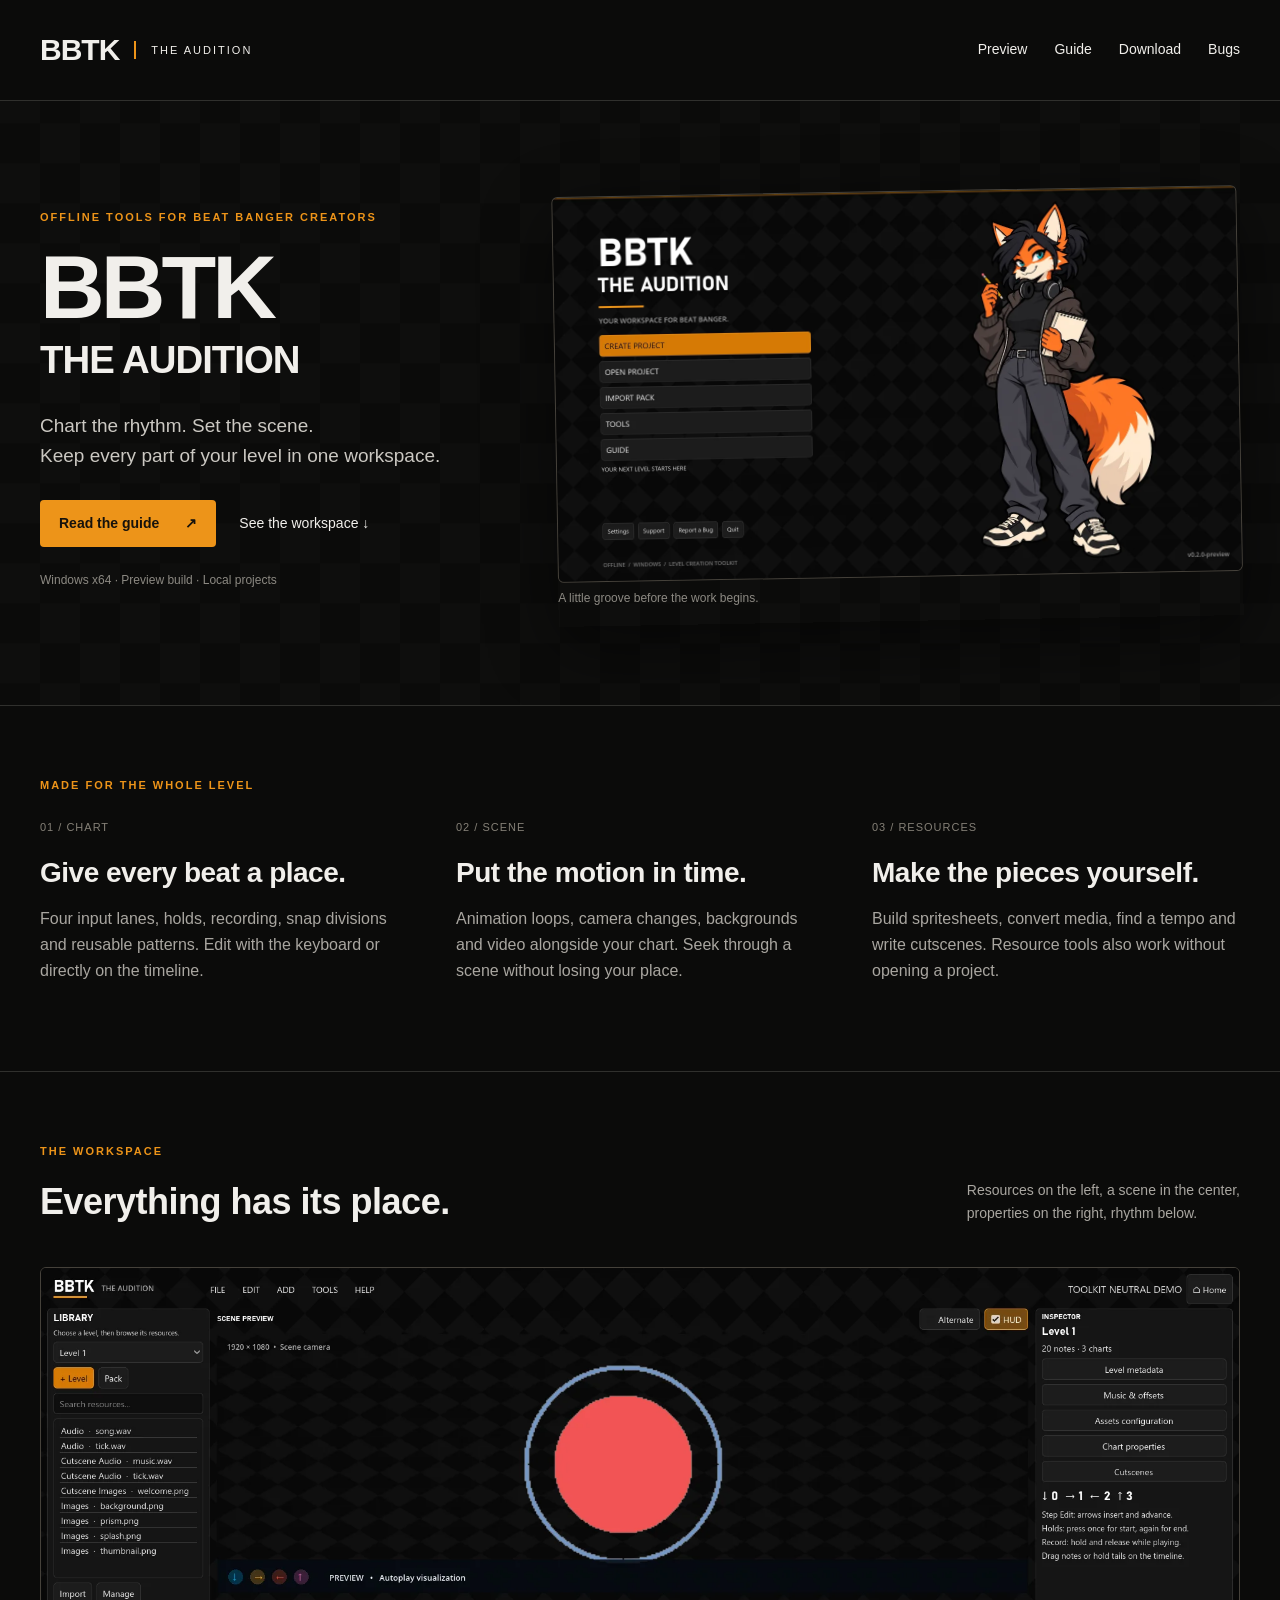
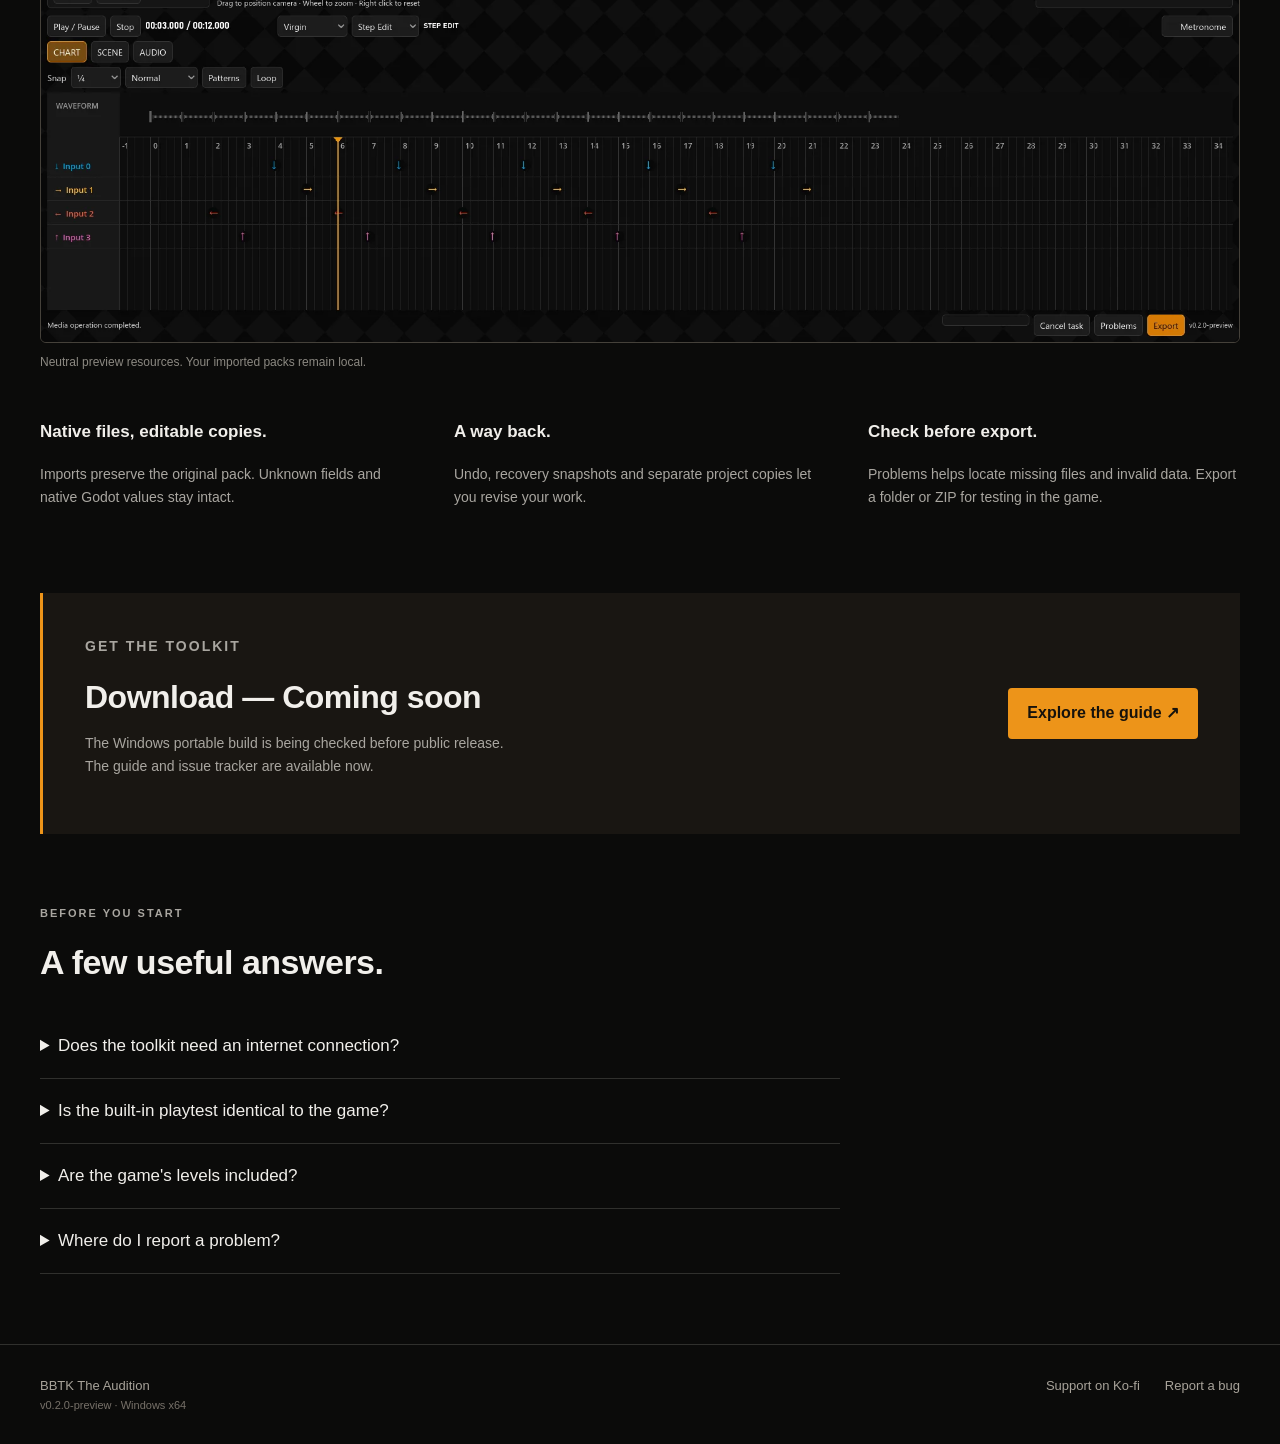
==== index.html @ 2be160ae "Publish toolkit website, guide and issue templates" ====
<!doctype html><html lang="en"><head><meta charset="utf-8"><meta name="viewport" content="width=device-width, initial-scale=1"><meta name="description" content="BBTK The Audition: offline tools for building Beat Banger mods, charts, animation and cutscenes."><title>Create your next level · BBTK The Audition</title><link rel="stylesheet" href="./assets/style.css"></head><body><a class="skip" href="#main">Skip to content</a><header><a class="wordmark" href="./"><strong>BBTK</strong><span>THE AUDITION</span></a><nav aria-label="Main"><a href="./#preview">Preview</a><a href="./guide/">Guide</a><a href="./#download">Download</a><a href="https://github.com/JustyPixels/BBTK-TheAudition/issues">Bugs</a></nav></header><main id="main"><section class="hero"><div><p class="eyebrow">OFFLINE TOOLS FOR BEAT BANGER CREATORS</p><h1>BBTK<span>THE AUDITION</span></h1><p class="lead">Chart the rhythm. Set the scene.<br>Keep every part of your level in one workspace.</p><div class="actions"><a class="primary" href="guide/">Read the guide <span aria-hidden="true">↗</span></a><a href="#preview">See the workspace ↓</a></div><p class="caption">Windows x64 · Preview build · Local projects</p></div><figure class="hero-preview"><img src="assets/menu.webp" width="1366" height="768" alt="BBTK welcome screen with its fox mascot, project actions, independent tools and guide"><figcaption>A little groove before the work begins.</figcaption></figure></section>
<section class="overview"><p class="eyebrow">MADE FOR THE WHOLE LEVEL</p><div class="feature-grid"><article><span>01 / CHART</span><h2>Give every beat a place.</h2><p>Four input lanes, holds, recording, snap divisions and reusable patterns. Edit with the keyboard or directly on the timeline.</p></article><article><span>02 / SCENE</span><h2>Put the motion in time.</h2><p>Animation loops, camera changes, backgrounds and video alongside your chart. Seek through a scene without losing your place.</p></article><article><span>03 / RESOURCES</span><h2>Make the pieces yourself.</h2><p>Build spritesheets, convert media, find a tempo and write cutscenes. Resource tools also work without opening a project.</p></article></div></section>
<section id="preview" class="workspace"><div class="section-heading"><div><p class="eyebrow">THE WORKSPACE</p><h2>Everything has its place.</h2></div><p>Resources on the left, a scene in the center,<br>properties on the right, rhythm below.</p></div><figure><img loading="lazy" src="assets/editor.webp" width="1600" height="950" alt="Neutral level open in the BBTK editor, showing resource library, preview, inspector and chart timeline"><figcaption>Neutral preview resources. Your imported packs remain local.</figcaption></figure><div class="detail-row"><div><h3>Native files, editable copies.</h3><p>Imports preserve the original pack. Unknown fields and native Godot values stay intact.</p></div><div><h3>A way back.</h3><p>Undo, recovery snapshots and separate project copies let you revise your work.</p></div><div><h3>Check before export.</h3><p>Problems helps locate missing files and invalid data. Export a folder or ZIP for testing in the game.</p></div></div></section>
<section id="download" class="download"><div><p class="eyebrow">GET THE TOOLKIT</p><h2>Download — Coming soon</h2><p>The Windows portable build is being checked before public release.<br>The guide and issue tracker are available now.</p></div><a class="primary" href="guide/">Explore the guide ↗</a></section>
<section class="faq"><p class="eyebrow">BEFORE YOU START</p><h2>A few useful answers.</h2><details><summary>Does the toolkit need an internet connection?</summary><p>Editing, resource tools and local exports work offline. The website, support and issue tracker need a connection. A local guide accompanies the portable build.</p></details><details><summary>Is the built-in playtest identical to the game?</summary><p>It is experimental. The initial compatibility profile targets Steam build 25730471; use the actual game for final acceptance.</p></details><details><summary>Are the game's levels included?</summary><p>No. Game packs, their artwork and audio are local test references and are not distributed with the toolkit.</p></details><details><summary>Where do I report a problem?</summary><p><a href="https://github.com/JustyPixels/BBTK-TheAudition/issues/new/choose">Open an issue</a> with your version, reproduction steps and expected result. Avoid uploading private or copyrighted media.</p></details></section></main><footer><span>BBTK The Audition <small>v0.2.0-preview · Windows x64</small></span><div><a href="https://ko-fi.com/justypixels">Support on Ko-fi</a><a href="https://github.com/JustyPixels/BBTK-TheAudition/issues">Report a bug</a></div></footer></body></html>
---- assets/style.css ----
:root{color-scheme:dark;--ink:#f1efeb;--muted:#a9a6a0;--orange:#ed9419;--line:#30302d;--panel:#151514}*{box-sizing:border-box}html{scroll-behavior:smooth;scroll-padding-top:90px}body{margin:0;background:#0b0b0a;color:var(--ink);font:16px/1.65 "Segoe UI",Arial,sans-serif}a{color:inherit;text-decoration:none}a:hover{color:var(--orange)}a:focus-visible,summary:focus-visible{outline:2px solid var(--orange);outline-offset:5px}header,footer,main{max-width:1320px;margin:auto}header{padding:25px 40px;display:flex;align-items:center;justify-content:space-between;border-bottom:1px solid var(--line)}.wordmark{display:flex;align-items:center;gap:15px}.wordmark strong{font-size:30px;font-weight:900;letter-spacing:-1px}.wordmark span{font-size:11px;letter-spacing:2px;border-left:2px solid var(--orange);padding-left:15px}nav{display:flex;gap:27px;font-size:14px}.skip{position:fixed;top:-60px;left:15px;background:var(--orange);color:#111;padding:8px 16px;z-index:10}.skip:focus{top:10px}.hero{position:relative;padding:90px 40px 85px;display:grid;grid-template-columns:.85fr 1.25fr;gap:50px;align-items:center;overflow:hidden}.hero:before{content:"";position:absolute;inset:-80px;background:repeating-conic-gradient(#111110 0 25%,transparent 0 50%) 0/80px 80px;z-index:-1;opacity:.55;animation:drift 12s linear infinite}.eyebrow{font-size:11px;letter-spacing:2px;font-weight:700;color:var(--orange);margin:0 0 19px}h1{font-size:clamp(64px,7vw,104px);line-height:.95;letter-spacing:-4px;margin:0 0 32px;font-weight:900}h1 span{display:block;font-size:clamp(29px,3vw,44px);letter-spacing:-1px;margin-top:12px;white-space:nowrap}.lead{color:#cbc8c2;font-size:19px;line-height:1.6}.actions{display:flex;align-items:center;gap:23px;margin-top:28px;font-size:14px}.primary{display:inline-flex;justify-content:space-between;gap:26px;background:var(--orange);color:#16120c;font-weight:700;padding:12px 19px;border-radius:4px}.primary:hover{background:#ffb33d;color:#14110c}.caption,figcaption{font-size:12px;color:#8c8982}.caption{margin-top:24px}figure{margin:0}figure img{display:block;width:100%;height:auto;border:1px solid #45413a;border-radius:6px;background:#131311}.hero-preview{transform:rotate(-1deg);box-shadow:0 20px 70px #0007}.hero-preview figcaption{padding:12px 0;transform:rotate(1deg)}.overview,.workspace,.faq{padding:70px 40px;border-top:1px solid var(--line)}.feature-grid{display:grid;grid-template-columns:repeat(3,1fr);gap:48px}.feature-grid article>span{font-size:11px;color:#858077;letter-spacing:1px}h2{font-size:28px;line-height:1.25;letter-spacing:-.5px;margin:15px 0}article p,.detail-row p,.section-heading>p,.download p,.faq p{color:var(--muted)}.section-heading{display:flex;justify-content:space-between;align-items:end;margin-bottom:28px}.section-heading h2{font-size:36px}.section-heading>p{font-size:14px}.workspace figcaption{padding-top:10px}.detail-row{display:grid;grid-template-columns:repeat(3,1fr);gap:42px;padding-top:28px}h3{font-size:17px}.detail-row p{font-size:14px}.download{margin:0 40px;padding:42px;background:#191612;border-left:3px solid var(--orange);display:flex;justify-content:space-between;align-items:center;gap:30px}.download h2{font-size:32px}.download p{font-size:14px}.download .primary{white-space:nowrap}.faq{border-top:0;max-width:880px}.faq h2{font-size:34px;margin-bottom:30px}details{border-bottom:1px solid var(--line);padding:18px 0}summary{cursor:pointer;font-size:17px}details p{font-size:14px}details a{text-decoration:underline}footer{border-top:1px solid var(--line);padding:30px 40px;display:flex;justify-content:space-between;font-size:13px;color:#a8a39a}footer small{display:block;color:#777169;font-size:11px}footer>div{display:flex;gap:25px}.guide-layout{padding:50px 40px;display:grid;grid-template-columns:210px 1fr;gap:65px}.guide-layout aside{align-self:start;position:sticky;top:25px}.guide-layout nav{flex-direction:column;gap:9px;font-size:13px}.guide-layout article{max-width:850px}.guide-layout h1{font-size:38px;line-height:1.2;letter-spacing:-1px;margin:0 0 30px}.guide-layout h2{margin:45px 0 15px;font-size:24px}.guide-layout p{font-size:15px;overflow-wrap:anywhere}.guide-layout pre{overflow:auto;background:#171715;border:1px solid var(--line);padding:20px;font-size:13px;white-space:pre-wrap}@keyframes drift{0%{transform:translate(-25px,-25px)}50%{transform:translate(15px,20px)}100%{transform:translate(55px,55px)}}@media(max-width:900px){header{padding:20px 25px}nav{gap:18px}.hero{grid-template-columns:1fr;padding:55px 25px;gap:25px}.hero-preview{transform:none}.feature-grid{gap:24px}.overview,.workspace,.faq{padding:45px 25px}.download{margin:0 25px;padding:27px}.section-heading>p{display:none}.guide-layout{padding:35px 25px;grid-template-columns:160px 1fr;gap:30px}}@media(max-width:600px){header{padding:16px 20px;align-items:flex-start;gap:20px}.wordmark{gap:8px}.wordmark strong{font-size:25px}.wordmark span{font-size:8px;letter-spacing:1px;padding-left:9px}header nav{gap:9px;flex-wrap:wrap;justify-content:end;font-size:12px;max-width:145px}.hero{padding:42px 20px}.actions{gap:16px;flex-wrap:wrap}.lead{font-size:17px}.feature-grid,.detail-row{grid-template-columns:1fr;gap:14px}.overview,.workspace,.faq{padding:40px 20px}.feature-grid article{padding-bottom:20px;border-bottom:1px solid var(--line)}.section-heading h2{font-size:29px}.download{margin:0 20px;display:block;padding:24px}.download h2{font-size:25px}.download .primary{margin-top:14px}footer{padding:25px 20px;gap:22px;flex-direction:column}.guide-layout{display:block;padding:30px 20px}.guide-layout aside{position:static;margin-bottom:32px;border-bottom:1px solid var(--line);padding-bottom:25px}.guide-layout nav{display:grid;grid-template-columns:1fr 1fr}.guide-layout h1{font-size:30px}}@media(prefers-reduced-motion:reduce){html{scroll-behavior:auto}.hero:before{animation:none}}
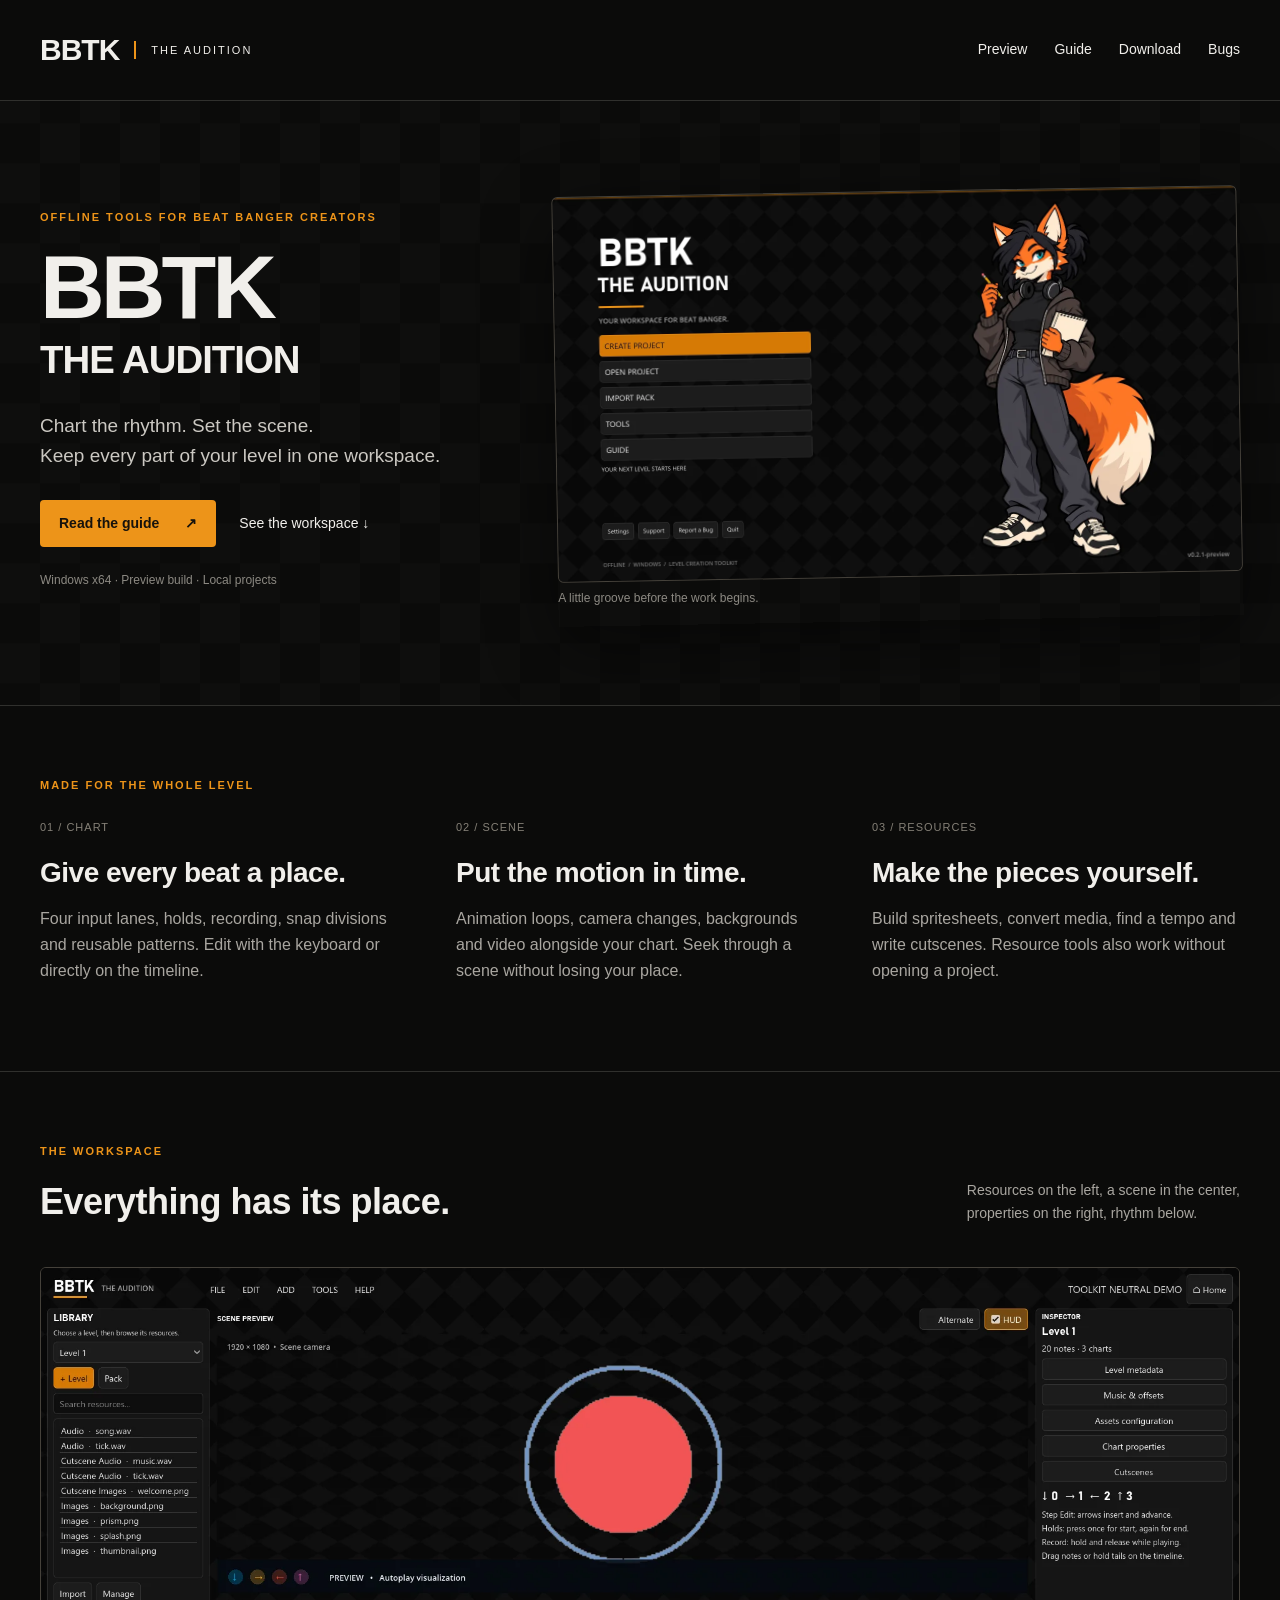
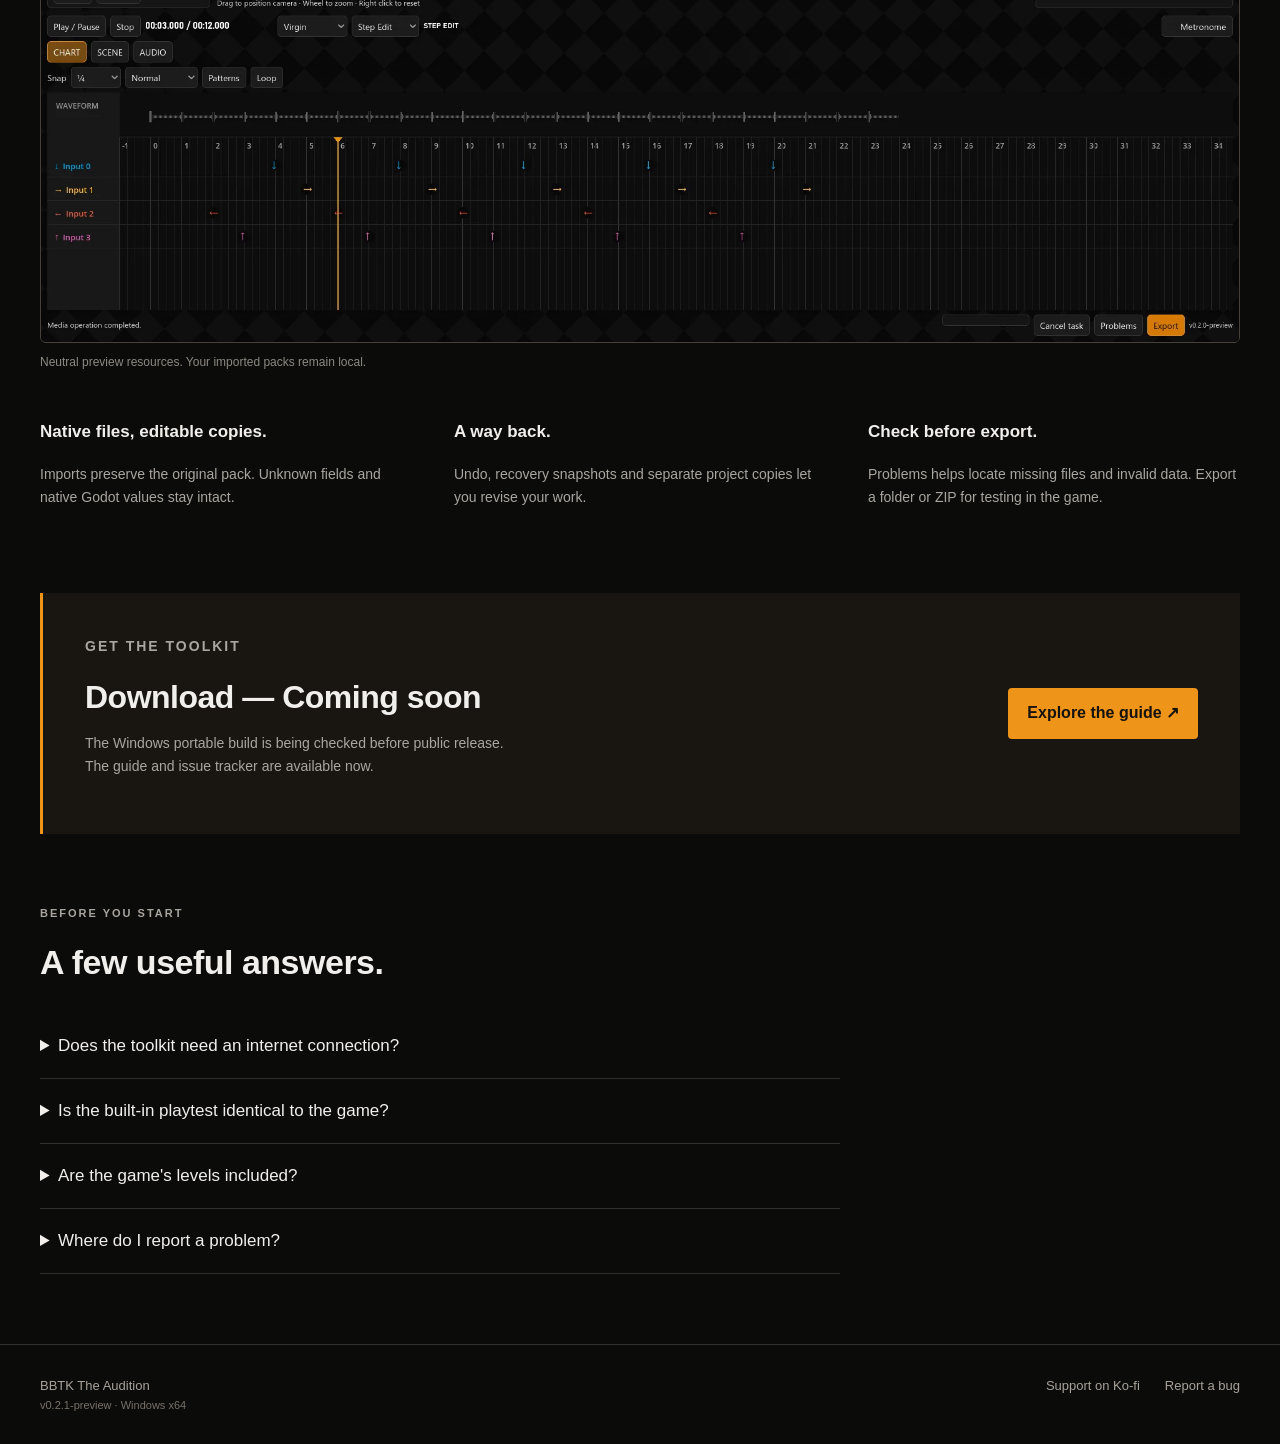
==== commit 69e408b4: "Update menu preview and guide for 0.2.1-preview" ====
--- a/index.html
+++ b/index.html
@@ -2,4 +2,4 @@
 <section class="overview"><p class="eyebrow">MADE FOR THE WHOLE LEVEL</p><div class="feature-grid"><article><span>01 / CHART</span><h2>Give every beat a place.</h2><p>Four input lanes, holds, recording, snap divisions and reusable patterns. Edit with the keyboard or directly on the timeline.</p></article><article><span>02 / SCENE</span><h2>Put the motion in time.</h2><p>Animation loops, camera changes, backgrounds and video alongside your chart. Seek through a scene without losing your place.</p></article><article><span>03 / RESOURCES</span><h2>Make the pieces yourself.</h2><p>Build spritesheets, convert media, find a tempo and write cutscenes. Resource tools also work without opening a project.</p></article></div></section>
 <section id="preview" class="workspace"><div class="section-heading"><div><p class="eyebrow">THE WORKSPACE</p><h2>Everything has its place.</h2></div><p>Resources on the left, a scene in the center,<br>properties on the right, rhythm below.</p></div><figure><img loading="lazy" src="assets/editor.webp" width="1600" height="950" alt="Neutral level open in the BBTK editor, showing resource library, preview, inspector and chart timeline"><figcaption>Neutral preview resources. Your imported packs remain local.</figcaption></figure><div class="detail-row"><div><h3>Native files, editable copies.</h3><p>Imports preserve the original pack. Unknown fields and native Godot values stay intact.</p></div><div><h3>A way back.</h3><p>Undo, recovery snapshots and separate project copies let you revise your work.</p></div><div><h3>Check before export.</h3><p>Problems helps locate missing files and invalid data. Export a folder or ZIP for testing in the game.</p></div></div></section>
 <section id="download" class="download"><div><p class="eyebrow">GET THE TOOLKIT</p><h2>Download — Coming soon</h2><p>The Windows portable build is being checked before public release.<br>The guide and issue tracker are available now.</p></div><a class="primary" href="guide/">Explore the guide ↗</a></section>
-<section class="faq"><p class="eyebrow">BEFORE YOU START</p><h2>A few useful answers.</h2><details><summary>Does the toolkit need an internet connection?</summary><p>Editing, resource tools and local exports work offline. The website, support and issue tracker need a connection. A local guide accompanies the portable build.</p></details><details><summary>Is the built-in playtest identical to the game?</summary><p>It is experimental. The initial compatibility profile targets Steam build 25730471; use the actual game for final acceptance.</p></details><details><summary>Are the game's levels included?</summary><p>No. Game packs, their artwork and audio are local test references and are not distributed with the toolkit.</p></details><details><summary>Where do I report a problem?</summary><p><a href="https://github.com/JustyPixels/BBTK-TheAudition/issues/new/choose">Open an issue</a> with your version, reproduction steps and expected result. Avoid uploading private or copyrighted media.</p></details></section></main><footer><span>BBTK The Audition <small>v0.2.0-preview · Windows x64</small></span><div><a href="https://ko-fi.com/justypixels">Support on Ko-fi</a><a href="https://github.com/JustyPixels/BBTK-TheAudition/issues">Report a bug</a></div></footer></body></html>+<section class="faq"><p class="eyebrow">BEFORE YOU START</p><h2>A few useful answers.</h2><details><summary>Does the toolkit need an internet connection?</summary><p>Editing, resource tools and local exports work offline. The website, support and issue tracker need a connection. A local guide accompanies the portable build.</p></details><details><summary>Is the built-in playtest identical to the game?</summary><p>It is experimental. The initial compatibility profile targets Steam build 25730471; use the actual game for final acceptance.</p></details><details><summary>Are the game's levels included?</summary><p>No. Game packs, their artwork and audio are local test references and are not distributed with the toolkit.</p></details><details><summary>Where do I report a problem?</summary><p><a href="https://github.com/JustyPixels/BBTK-TheAudition/issues/new/choose">Open an issue</a> with your version, reproduction steps and expected result. Avoid uploading private or copyrighted media.</p></details></section></main><footer><span>BBTK The Audition <small>v0.2.1-preview · Windows x64</small></span><div><a href="https://ko-fi.com/justypixels">Support on Ko-fi</a><a href="https://github.com/JustyPixels/BBTK-TheAudition/issues">Report a bug</a></div></footer></body></html>
--- a/assets/style.css
+++ b/assets/style.css
@@ -1 +1,2 @@
 :root{color-scheme:dark;--ink:#f1efeb;--muted:#a9a6a0;--orange:#ed9419;--line:#30302d;--panel:#151514}*{box-sizing:border-box}html{scroll-behavior:smooth;scroll-padding-top:90px}body{margin:0;background:#0b0b0a;color:var(--ink);font:16px/1.65 "Segoe UI",Arial,sans-serif}a{color:inherit;text-decoration:none}a:hover{color:var(--orange)}a:focus-visible,summary:focus-visible{outline:2px solid var(--orange);outline-offset:5px}header,footer,main{max-width:1320px;margin:auto}header{padding:25px 40px;display:flex;align-items:center;justify-content:space-between;border-bottom:1px solid var(--line)}.wordmark{display:flex;align-items:center;gap:15px}.wordmark strong{font-size:30px;font-weight:900;letter-spacing:-1px}.wordmark span{font-size:11px;letter-spacing:2px;border-left:2px solid var(--orange);padding-left:15px}nav{display:flex;gap:27px;font-size:14px}.skip{position:fixed;top:-60px;left:15px;background:var(--orange);color:#111;padding:8px 16px;z-index:10}.skip:focus{top:10px}.hero{position:relative;padding:90px 40px 85px;display:grid;grid-template-columns:.85fr 1.25fr;gap:50px;align-items:center;overflow:hidden}.hero:before{content:"";position:absolute;inset:-80px;background:repeating-conic-gradient(#111110 0 25%,transparent 0 50%) 0/80px 80px;z-index:-1;opacity:.55;animation:drift 12s linear infinite}.eyebrow{font-size:11px;letter-spacing:2px;font-weight:700;color:var(--orange);margin:0 0 19px}h1{font-size:clamp(64px,7vw,104px);line-height:.95;letter-spacing:-4px;margin:0 0 32px;font-weight:900}h1 span{display:block;font-size:clamp(29px,3vw,44px);letter-spacing:-1px;margin-top:12px;white-space:nowrap}.lead{color:#cbc8c2;font-size:19px;line-height:1.6}.actions{display:flex;align-items:center;gap:23px;margin-top:28px;font-size:14px}.primary{display:inline-flex;justify-content:space-between;gap:26px;background:var(--orange);color:#16120c;font-weight:700;padding:12px 19px;border-radius:4px}.primary:hover{background:#ffb33d;color:#14110c}.caption,figcaption{font-size:12px;color:#8c8982}.caption{margin-top:24px}figure{margin:0}figure img{display:block;width:100%;height:auto;border:1px solid #45413a;border-radius:6px;background:#131311}.hero-preview{transform:rotate(-1deg);box-shadow:0 20px 70px #0007}.hero-preview figcaption{padding:12px 0;transform:rotate(1deg)}.overview,.workspace,.faq{padding:70px 40px;border-top:1px solid var(--line)}.feature-grid{display:grid;grid-template-columns:repeat(3,1fr);gap:48px}.feature-grid article>span{font-size:11px;color:#858077;letter-spacing:1px}h2{font-size:28px;line-height:1.25;letter-spacing:-.5px;margin:15px 0}article p,.detail-row p,.section-heading>p,.download p,.faq p{color:var(--muted)}.section-heading{display:flex;justify-content:space-between;align-items:end;margin-bottom:28px}.section-heading h2{font-size:36px}.section-heading>p{font-size:14px}.workspace figcaption{padding-top:10px}.detail-row{display:grid;grid-template-columns:repeat(3,1fr);gap:42px;padding-top:28px}h3{font-size:17px}.detail-row p{font-size:14px}.download{margin:0 40px;padding:42px;background:#191612;border-left:3px solid var(--orange);display:flex;justify-content:space-between;align-items:center;gap:30px}.download h2{font-size:32px}.download p{font-size:14px}.download .primary{white-space:nowrap}.faq{border-top:0;max-width:880px}.faq h2{font-size:34px;margin-bottom:30px}details{border-bottom:1px solid var(--line);padding:18px 0}summary{cursor:pointer;font-size:17px}details p{font-size:14px}details a{text-decoration:underline}footer{border-top:1px solid var(--line);padding:30px 40px;display:flex;justify-content:space-between;font-size:13px;color:#a8a39a}footer small{display:block;color:#777169;font-size:11px}footer>div{display:flex;gap:25px}.guide-layout{padding:50px 40px;display:grid;grid-template-columns:210px 1fr;gap:65px}.guide-layout aside{align-self:start;position:sticky;top:25px}.guide-layout nav{flex-direction:column;gap:9px;font-size:13px}.guide-layout article{max-width:850px}.guide-layout h1{font-size:38px;line-height:1.2;letter-spacing:-1px;margin:0 0 30px}.guide-layout h2{margin:45px 0 15px;font-size:24px}.guide-layout p{font-size:15px;overflow-wrap:anywhere}.guide-layout pre{overflow:auto;background:#171715;border:1px solid var(--line);padding:20px;font-size:13px;white-space:pre-wrap}@keyframes drift{0%{transform:translate(-25px,-25px)}50%{transform:translate(15px,20px)}100%{transform:translate(55px,55px)}}@media(max-width:900px){header{padding:20px 25px}nav{gap:18px}.hero{grid-template-columns:1fr;padding:55px 25px;gap:25px}.hero-preview{transform:none}.feature-grid{gap:24px}.overview,.workspace,.faq{padding:45px 25px}.download{margin:0 25px;padding:27px}.section-heading>p{display:none}.guide-layout{padding:35px 25px;grid-template-columns:160px 1fr;gap:30px}}@media(max-width:600px){header{padding:16px 20px;align-items:flex-start;gap:20px}.wordmark{gap:8px}.wordmark strong{font-size:25px}.wordmark span{font-size:8px;letter-spacing:1px;padding-left:9px}header nav{gap:9px;flex-wrap:wrap;justify-content:end;font-size:12px;max-width:145px}.hero{padding:42px 20px}.actions{gap:16px;flex-wrap:wrap}.lead{font-size:17px}.feature-grid,.detail-row{grid-template-columns:1fr;gap:14px}.overview,.workspace,.faq{padding:40px 20px}.feature-grid article{padding-bottom:20px;border-bottom:1px solid var(--line)}.section-heading h2{font-size:29px}.download{margin:0 20px;display:block;padding:24px}.download h2{font-size:25px}.download .primary{margin-top:14px}footer{padding:25px 20px;gap:22px;flex-direction:column}.guide-layout{display:block;padding:30px 20px}.guide-layout aside{position:static;margin-bottom:32px;border-bottom:1px solid var(--line);padding-bottom:25px}.guide-layout nav{display:grid;grid-template-columns:1fr 1fr}.guide-layout h1{font-size:30px}}@media(prefers-reduced-motion:reduce){html{scroll-behavior:auto}.hero:before{animation:none}}
+.table-scroll{overflow-x:auto}table{border-collapse:collapse;width:100%;margin:1rem 0}td{padding:.65rem;border-bottom:1px solid #333}tr:first-child{font-weight:700}code{background:#202020;padding:.15rem .3rem;border-radius:3px}pre{overflow-x:auto;padding:1rem;background:#141414}li{margin:.4rem 0}
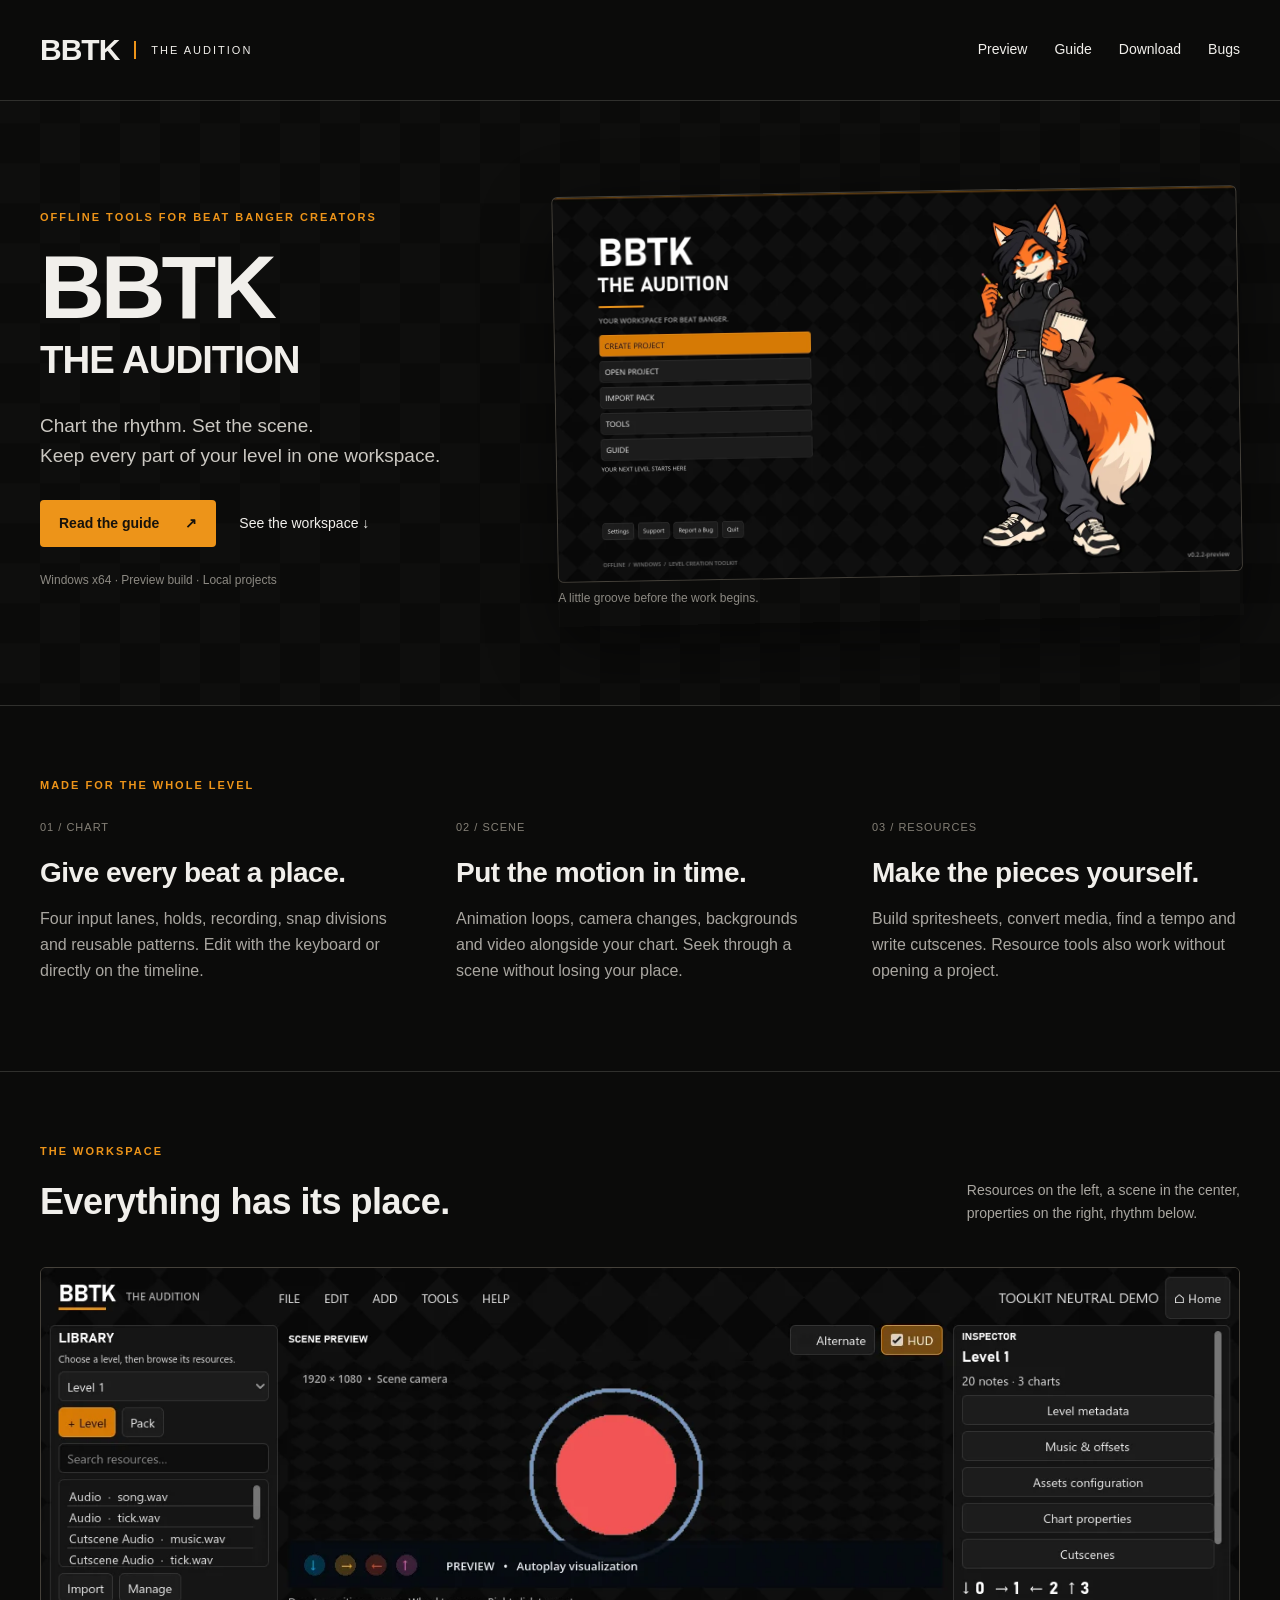
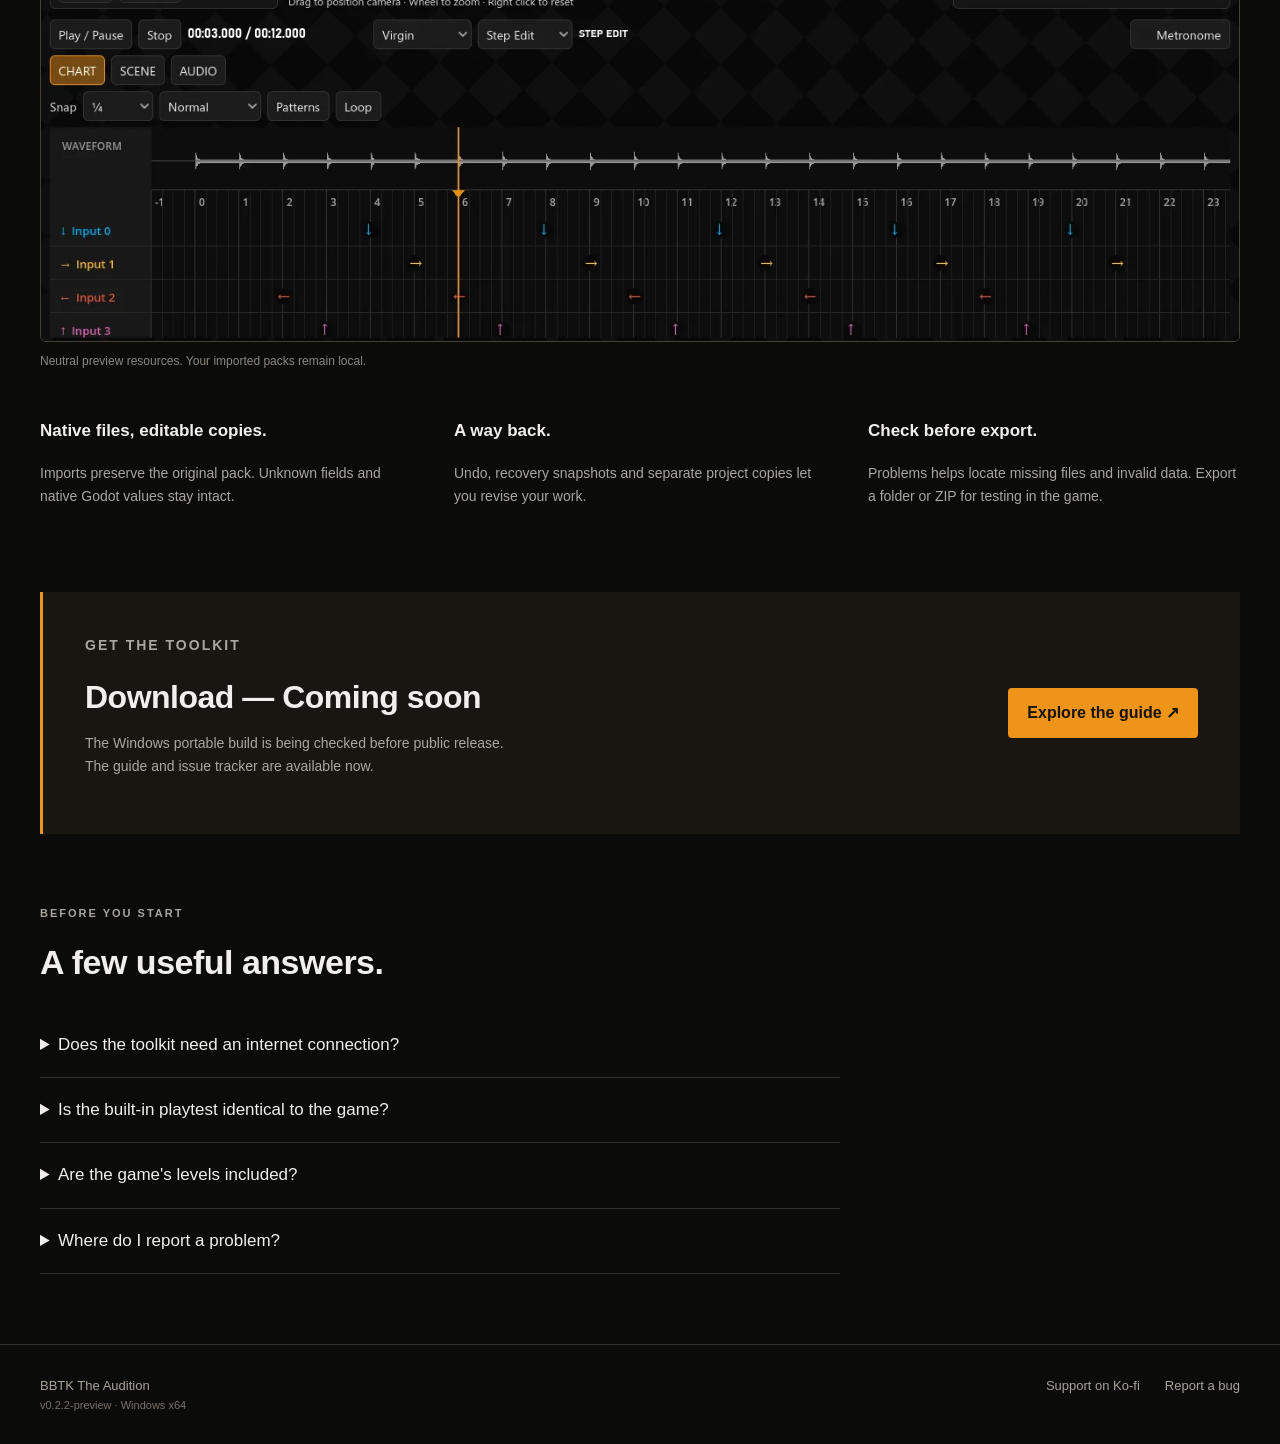
==== commit d248c79b: "Update preview and guide for 0.2.2 editor media fixes" ====
--- a/index.html
+++ b/index.html
@@ -2,4 +2,4 @@
 <section class="overview"><p class="eyebrow">MADE FOR THE WHOLE LEVEL</p><div class="feature-grid"><article><span>01 / CHART</span><h2>Give every beat a place.</h2><p>Four input lanes, holds, recording, snap divisions and reusable patterns. Edit with the keyboard or directly on the timeline.</p></article><article><span>02 / SCENE</span><h2>Put the motion in time.</h2><p>Animation loops, camera changes, backgrounds and video alongside your chart. Seek through a scene without losing your place.</p></article><article><span>03 / RESOURCES</span><h2>Make the pieces yourself.</h2><p>Build spritesheets, convert media, find a tempo and write cutscenes. Resource tools also work without opening a project.</p></article></div></section>
 <section id="preview" class="workspace"><div class="section-heading"><div><p class="eyebrow">THE WORKSPACE</p><h2>Everything has its place.</h2></div><p>Resources on the left, a scene in the center,<br>properties on the right, rhythm below.</p></div><figure><img loading="lazy" src="assets/editor.webp" width="1600" height="950" alt="Neutral level open in the BBTK editor, showing resource library, preview, inspector and chart timeline"><figcaption>Neutral preview resources. Your imported packs remain local.</figcaption></figure><div class="detail-row"><div><h3>Native files, editable copies.</h3><p>Imports preserve the original pack. Unknown fields and native Godot values stay intact.</p></div><div><h3>A way back.</h3><p>Undo, recovery snapshots and separate project copies let you revise your work.</p></div><div><h3>Check before export.</h3><p>Problems helps locate missing files and invalid data. Export a folder or ZIP for testing in the game.</p></div></div></section>
 <section id="download" class="download"><div><p class="eyebrow">GET THE TOOLKIT</p><h2>Download — Coming soon</h2><p>The Windows portable build is being checked before public release.<br>The guide and issue tracker are available now.</p></div><a class="primary" href="guide/">Explore the guide ↗</a></section>
-<section class="faq"><p class="eyebrow">BEFORE YOU START</p><h2>A few useful answers.</h2><details><summary>Does the toolkit need an internet connection?</summary><p>Editing, resource tools and local exports work offline. The website, support and issue tracker need a connection. A local guide accompanies the portable build.</p></details><details><summary>Is the built-in playtest identical to the game?</summary><p>It is experimental. The initial compatibility profile targets Steam build 25730471; use the actual game for final acceptance.</p></details><details><summary>Are the game's levels included?</summary><p>No. Game packs, their artwork and audio are local test references and are not distributed with the toolkit.</p></details><details><summary>Where do I report a problem?</summary><p><a href="https://github.com/JustyPixels/BBTK-TheAudition/issues/new/choose">Open an issue</a> with your version, reproduction steps and expected result. Avoid uploading private or copyrighted media.</p></details></section></main><footer><span>BBTK The Audition <small>v0.2.1-preview · Windows x64</small></span><div><a href="https://ko-fi.com/justypixels">Support on Ko-fi</a><a href="https://github.com/JustyPixels/BBTK-TheAudition/issues">Report a bug</a></div></footer></body></html>+<section class="faq"><p class="eyebrow">BEFORE YOU START</p><h2>A few useful answers.</h2><details><summary>Does the toolkit need an internet connection?</summary><p>Editing, resource tools and local exports work offline. The website, support and issue tracker need a connection. A local guide accompanies the portable build.</p></details><details><summary>Is the built-in playtest identical to the game?</summary><p>It is experimental. The initial compatibility profile targets Steam build 25730471; use the actual game for final acceptance.</p></details><details><summary>Are the game's levels included?</summary><p>No. Game packs, their artwork and audio are local test references and are not distributed with the toolkit.</p></details><details><summary>Where do I report a problem?</summary><p><a href="https://github.com/JustyPixels/BBTK-TheAudition/issues/new/choose">Open an issue</a> with your version, reproduction steps and expected result. Avoid uploading private or copyrighted media.</p></details></section></main><footer><span>BBTK The Audition <small>v0.2.2-preview · Windows x64</small></span><div><a href="https://ko-fi.com/justypixels">Support on Ko-fi</a><a href="https://github.com/JustyPixels/BBTK-TheAudition/issues">Report a bug</a></div></footer></body></html>
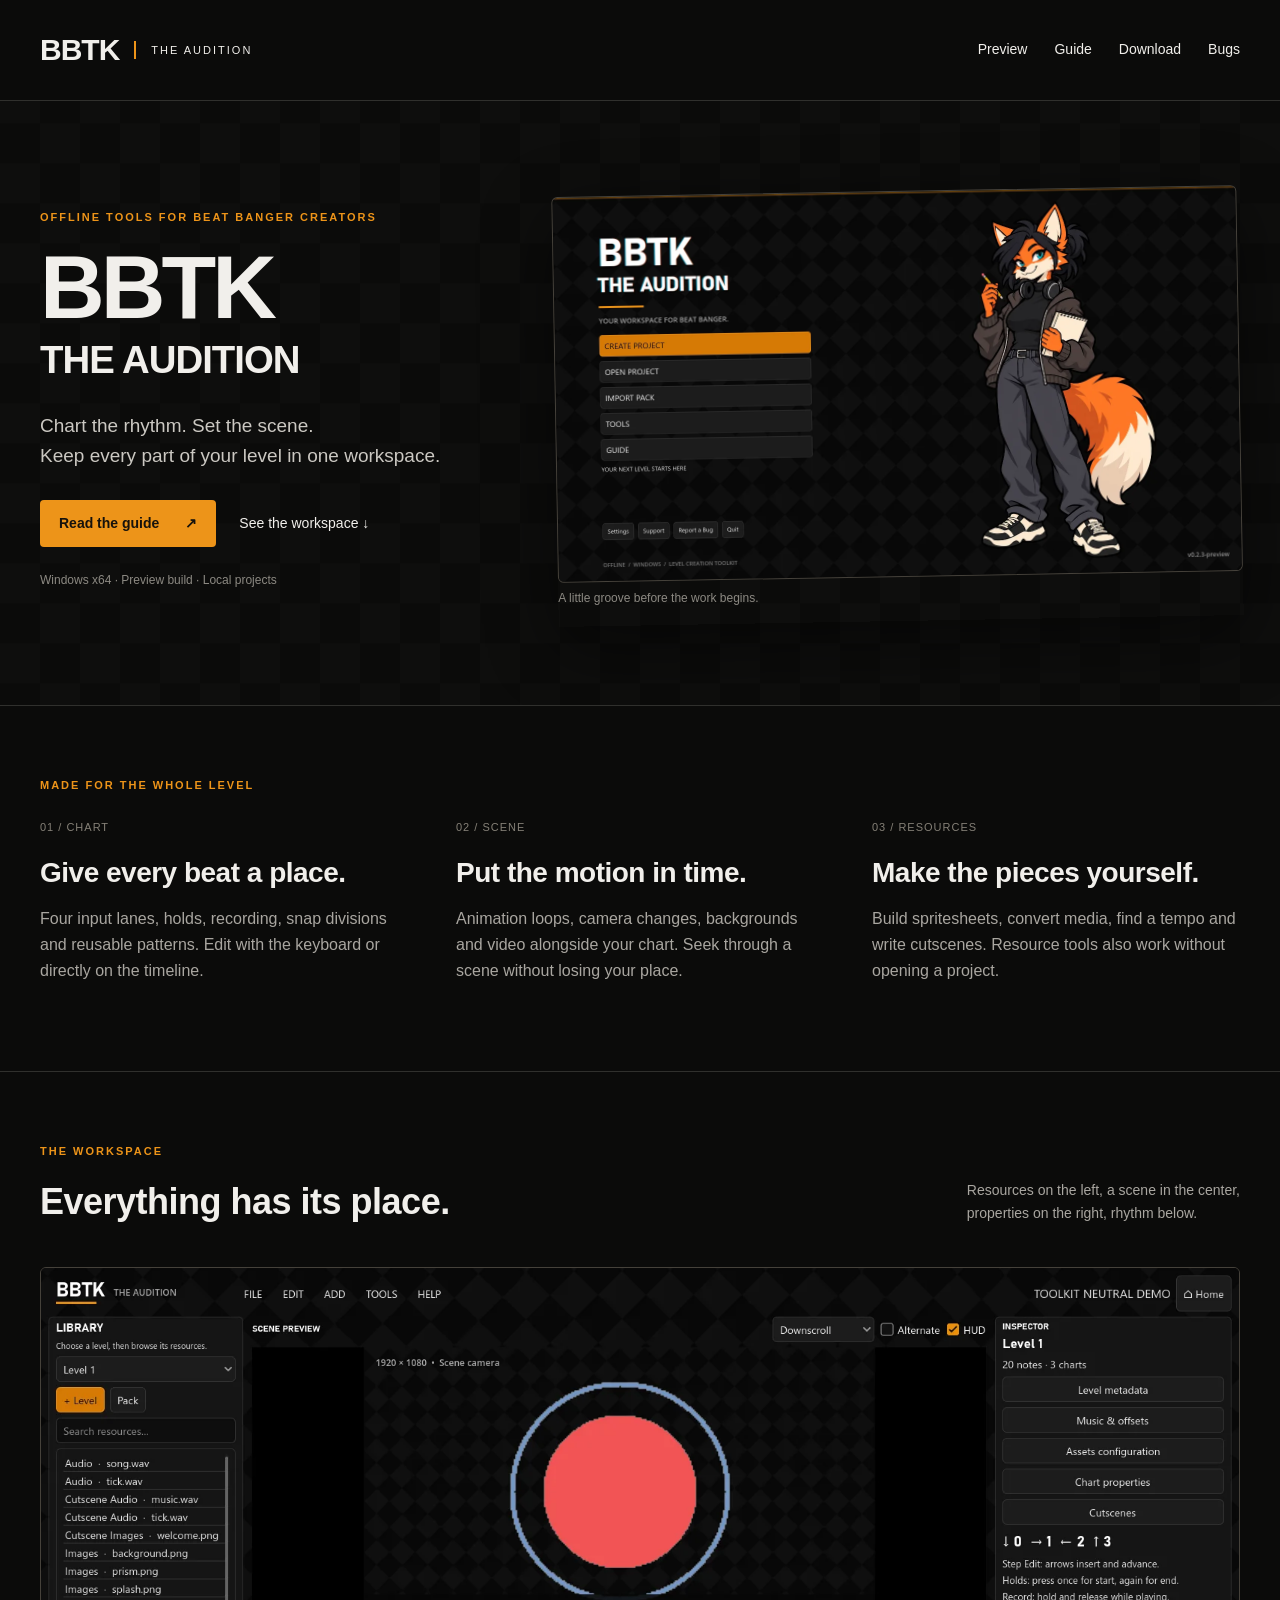
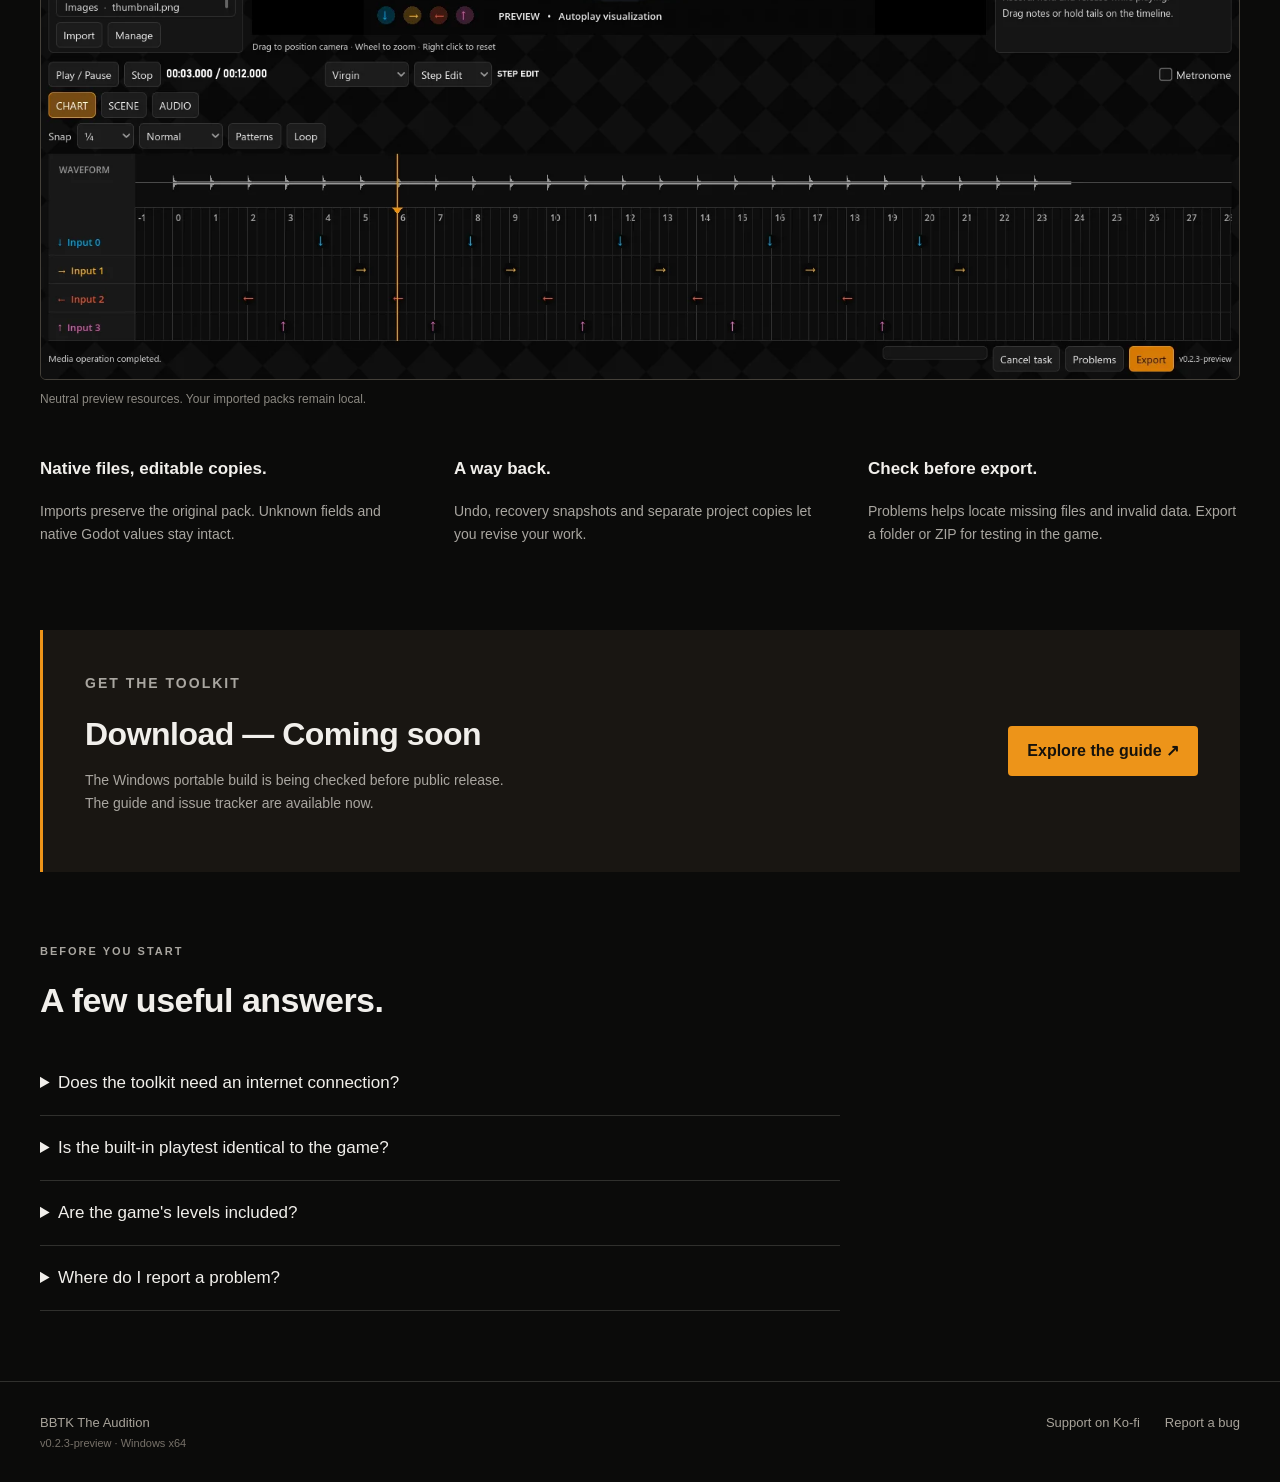
==== commit 7210c9b4: "Update 0.2.3 preview, playtest guide and release checklist" ====
--- a/index.html
+++ b/index.html
@@ -2,4 +2,4 @@
 <section class="overview"><p class="eyebrow">MADE FOR THE WHOLE LEVEL</p><div class="feature-grid"><article><span>01 / CHART</span><h2>Give every beat a place.</h2><p>Four input lanes, holds, recording, snap divisions and reusable patterns. Edit with the keyboard or directly on the timeline.</p></article><article><span>02 / SCENE</span><h2>Put the motion in time.</h2><p>Animation loops, camera changes, backgrounds and video alongside your chart. Seek through a scene without losing your place.</p></article><article><span>03 / RESOURCES</span><h2>Make the pieces yourself.</h2><p>Build spritesheets, convert media, find a tempo and write cutscenes. Resource tools also work without opening a project.</p></article></div></section>
 <section id="preview" class="workspace"><div class="section-heading"><div><p class="eyebrow">THE WORKSPACE</p><h2>Everything has its place.</h2></div><p>Resources on the left, a scene in the center,<br>properties on the right, rhythm below.</p></div><figure><img loading="lazy" src="assets/editor.webp" width="1600" height="950" alt="Neutral level open in the BBTK editor, showing resource library, preview, inspector and chart timeline"><figcaption>Neutral preview resources. Your imported packs remain local.</figcaption></figure><div class="detail-row"><div><h3>Native files, editable copies.</h3><p>Imports preserve the original pack. Unknown fields and native Godot values stay intact.</p></div><div><h3>A way back.</h3><p>Undo, recovery snapshots and separate project copies let you revise your work.</p></div><div><h3>Check before export.</h3><p>Problems helps locate missing files and invalid data. Export a folder or ZIP for testing in the game.</p></div></div></section>
 <section id="download" class="download"><div><p class="eyebrow">GET THE TOOLKIT</p><h2>Download — Coming soon</h2><p>The Windows portable build is being checked before public release.<br>The guide and issue tracker are available now.</p></div><a class="primary" href="guide/">Explore the guide ↗</a></section>
-<section class="faq"><p class="eyebrow">BEFORE YOU START</p><h2>A few useful answers.</h2><details><summary>Does the toolkit need an internet connection?</summary><p>Editing, resource tools and local exports work offline. The website, support and issue tracker need a connection. A local guide accompanies the portable build.</p></details><details><summary>Is the built-in playtest identical to the game?</summary><p>It is experimental. The initial compatibility profile targets Steam build 25730471; use the actual game for final acceptance.</p></details><details><summary>Are the game's levels included?</summary><p>No. Game packs, their artwork and audio are local test references and are not distributed with the toolkit.</p></details><details><summary>Where do I report a problem?</summary><p><a href="https://github.com/JustyPixels/BBTK-TheAudition/issues/new/choose">Open an issue</a> with your version, reproduction steps and expected result. Avoid uploading private or copyrighted media.</p></details></section></main><footer><span>BBTK The Audition <small>v0.2.2-preview · Windows x64</small></span><div><a href="https://ko-fi.com/justypixels">Support on Ko-fi</a><a href="https://github.com/JustyPixels/BBTK-TheAudition/issues">Report a bug</a></div></footer></body></html>+<section class="faq"><p class="eyebrow">BEFORE YOU START</p><h2>A few useful answers.</h2><details><summary>Does the toolkit need an internet connection?</summary><p>Editing, resource tools and local exports work offline. The website, support and issue tracker need a connection. A local guide accompanies the portable build.</p></details><details><summary>Is the built-in playtest identical to the game?</summary><p>It is experimental. The initial compatibility profile targets Steam build 25730471; use the actual game for final acceptance.</p></details><details><summary>Are the game's levels included?</summary><p>No. Game packs, their artwork and audio are local test references and are not distributed with the toolkit.</p></details><details><summary>Where do I report a problem?</summary><p><a href="https://github.com/JustyPixels/BBTK-TheAudition/issues/new/choose">Open an issue</a> with your version, reproduction steps and expected result. Avoid uploading private or copyrighted media.</p></details></section></main><footer><span>BBTK The Audition <small>v0.2.3-preview · Windows x64</small></span><div><a href="https://ko-fi.com/justypixels">Support on Ko-fi</a><a href="https://github.com/JustyPixels/BBTK-TheAudition/issues">Report a bug</a></div></footer></body></html>
